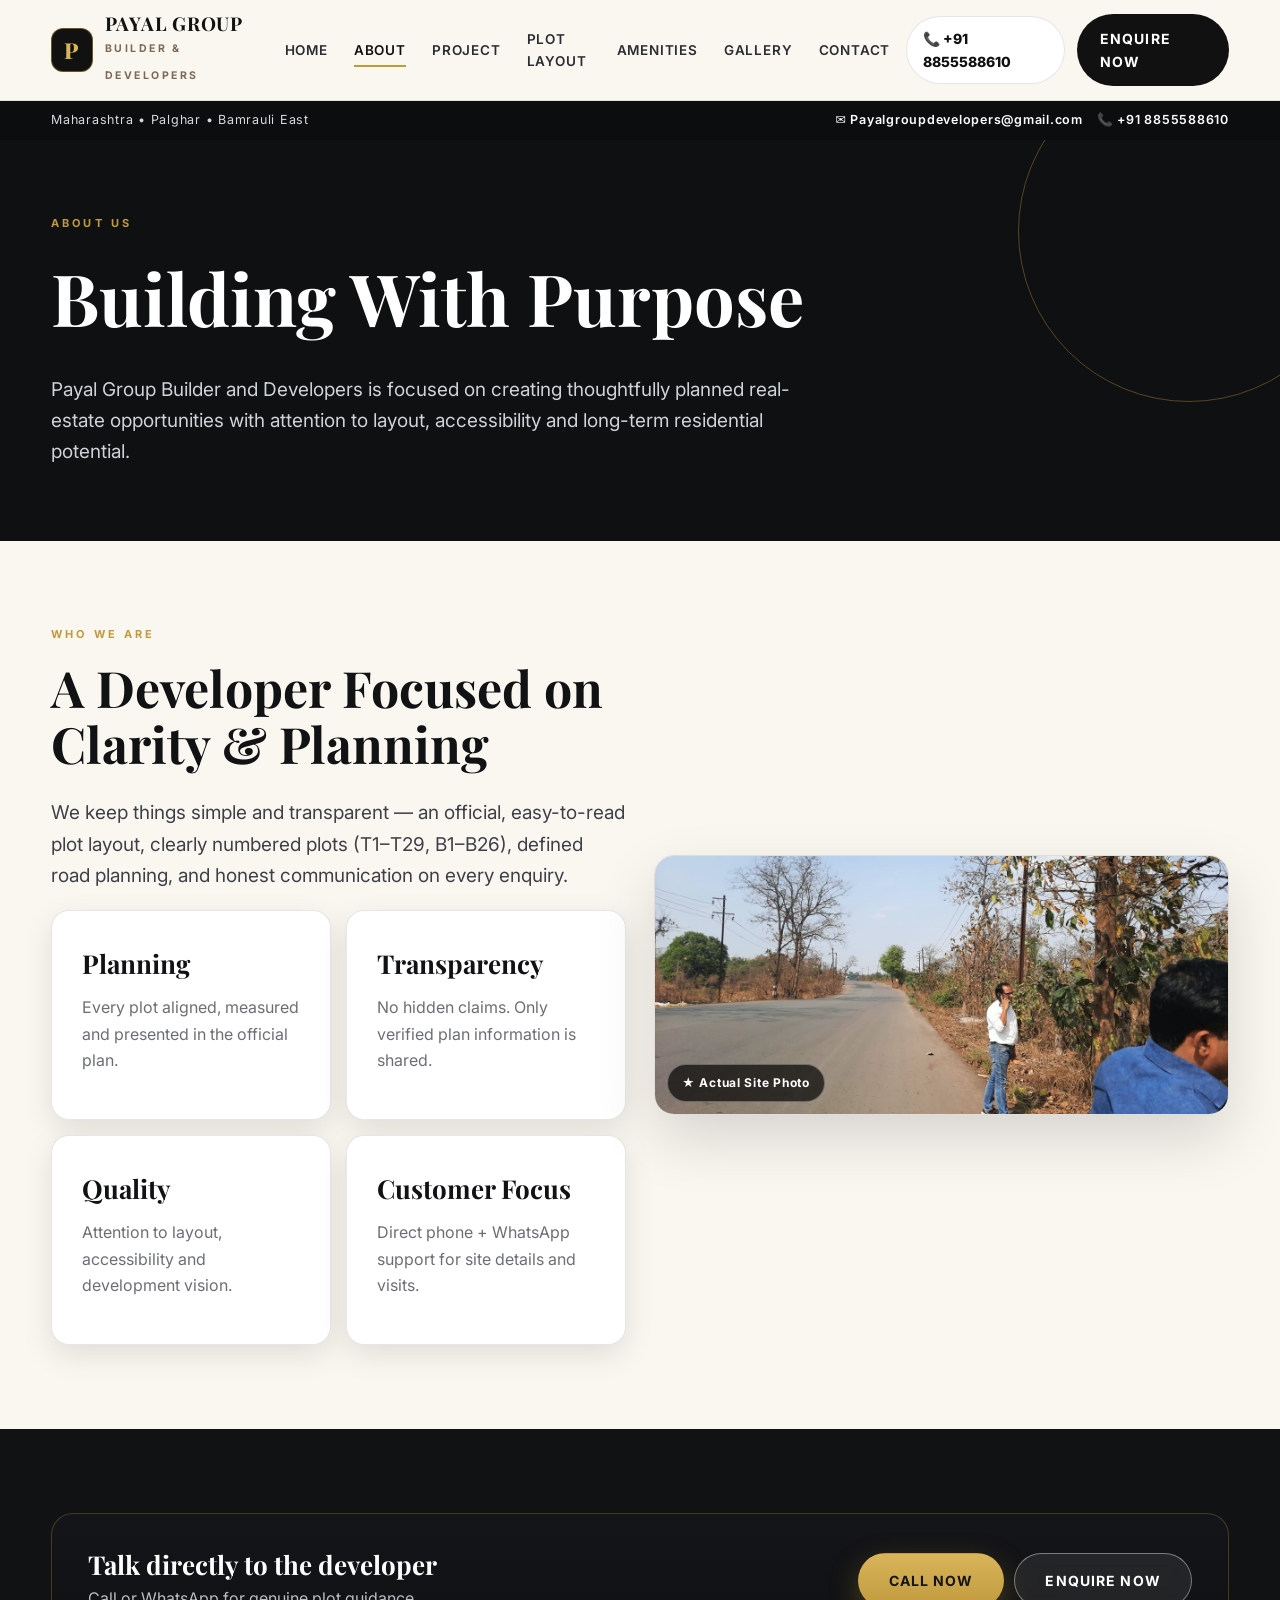
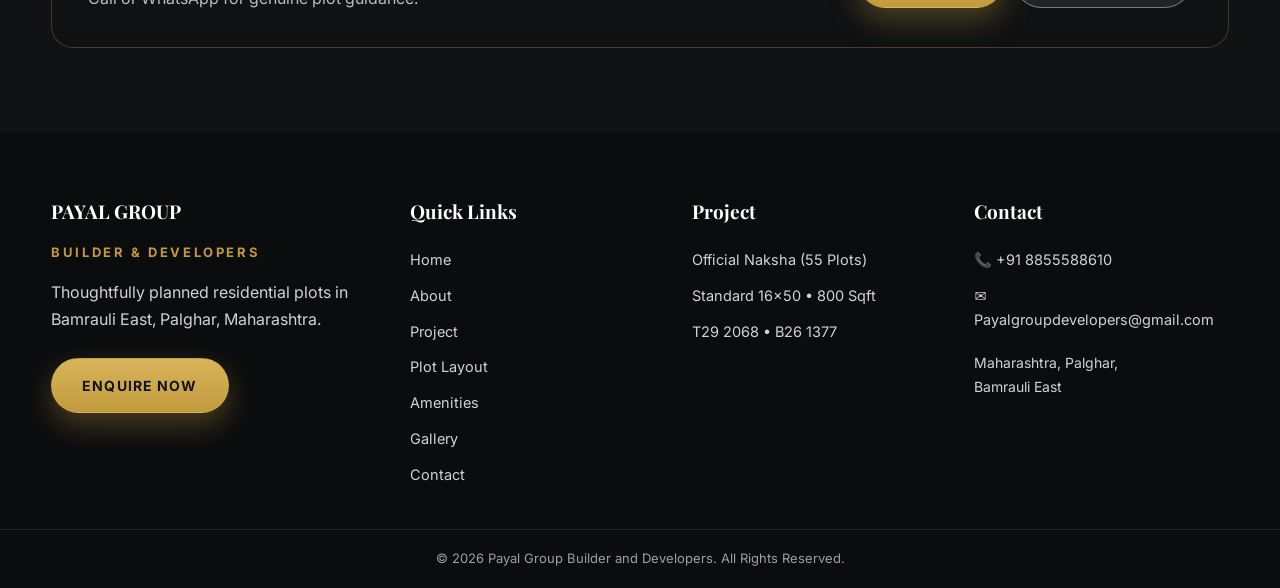
==== about.html @ 5e0423dc "Payal Group Builder and Developers website - initial release" ====
<!DOCTYPE html><html lang="en"><head>
<meta charset="UTF-8"><meta name="viewport" content="width=device-width, initial-scale=1.0">
<title>About Us | Payal Group Builder and Developers</title>
<meta name="description" content="Payal Group Builder and Developers is focused on thoughtfully planned real-estate opportunities in Palghar, Maharashtra.">
<link href="https://fonts.googleapis.com/css2?family=Playfair+Display:wght@500;600;700;800&family=Inter:wght@400;500;600;700;800&display=swap" rel="stylesheet">
<link rel="stylesheet" href="css/style.css"></head><body>
<div class="topbar"><div class="container"><span>Maharashtra • Palghar • Bamrauli East</span><span class="top-links"><a class="email-link" href="mailto:Payalgroupdevelopers@gmail.com">✉️ Payalgroupdevelopers@gmail.com</a><a href="tel:+918855588610">📞 +91 8855588610</a></span></div></div>
<header class="site"><div class="container nav">
<a class="brand" href="index.html"><span class="brand-mark">P</span><span><b>PAYAL GROUP</b><small>BUILDER & DEVELOPERS</small></span></a>
<nav class="links"><a href="index.html">Home</a><a href="about.html">About</a><a href="project.html">Project</a><a href="layout.html">Plot Layout</a><a href="amenities.html">Amenities</a><a href="gallery.html">Gallery</a><a href="contact.html">Contact</a></nav>
<div class="nav-cta"><a class="phone-pill" href="tel:+918855588610">📞 +91 8855588610</a><a class="btn btn-dark" href="enquire.html" style="padding:12px 22px">Enquire Now</a><button class="hamburger" id="hamburger" onclick="toggleMenu()">☰</button></div>
</div><div class="mobile-menu" id="mobileMenu"><div class="inner">
<a href="index.html">Home <span>→</span></a><a href="about.html">About <span>→</span></a><a href="project.html">Project <span>→</span></a><a href="layout.html">Plot Layout <span>→</span></a><a href="amenities.html">Amenities <span>→</span></a><a href="gallery.html">Gallery <span>→</span></a><a href="contact.html">Contact <span>→</span></a>
<div class="mcta"><a href="enquire.html" class="btn btn-gold" style="justify-content:center">Enquire Now</a><a href="tel:+918855588610" class="btn btn-outline" style="justify-content:center">Call Now</a></div>
</div></div></header>
<div class="page-hero"><div class="container"><div class="eyebrow">About Us</div><h1>Building With Purpose</h1><p class="lead" style="color:#cfd3d8">Payal Group Builder and Developers is focused on creating thoughtfully planned real-estate opportunities with attention to layout, accessibility and long-term residential potential.</p></div></div>
<section><div class="container grid2">
<div><div class="eyebrow reveal">Who We Are</div><h2 class="reveal">A Developer Focused on Clarity & Planning</h2><p class="lead reveal">We keep things simple and transparent — an official, easy-to-read plot layout, clearly numbered plots (T1–T29, B1–B26), defined road planning, and honest communication on every enquiry.</p><div class="grid2 reveal" style="gap:14px;margin-top:18px"><div class="card"><h3>Planning</h3><p class="muted">Every plot aligned, measured and presented in the official plan.</p></div><div class="card"><h3>Transparency</h3><p class="muted">No hidden claims. Only verified plan information is shared.</p></div><div class="card"><h3>Quality</h3><p class="muted">Attention to layout, accessibility and development vision.</p></div><div class="card"><h3>Customer Focus</h3><p class="muted">Direct phone + WhatsApp support for site details and visits.</p></div></div></div>
<div class="photo-frame reveal"><img src="assets/site-photo.jpg" alt="Actual site approach road — Bamrauli East, Palghar"><span class="photo-tag">★ Actual Site Photo</span></div>
</div></section>
<section class="dark"><div class="container"><div class="band reveal"><div><h3 style="margin:0">Talk directly to the developer</h3><p style="color:#b9bdc3;margin:6px 0 0">Call or WhatsApp for genuine plot guidance.</p></div><div style="display:flex;gap:10px;flex-wrap:wrap"><a class="btn btn-gold" href="tel:+918855588610">Call Now</a><a class="btn btn-outline" href="enquire.html">Enquire Now</a></div></div></div></section>
<footer><div class="fgrid"><div><h4>PAYAL GROUP</h4><p style="font-size:13px;letter-spacing:.2em;color:#C19A3D;font-weight:700">BUILDER & DEVELOPERS</p><p>Thoughtfully planned residential plots in Bamrauli East, Palghar, Maharashtra.</p><a class="btn btn-gold" href="enquire.html" style="margin-top:10px">Enquire Now</a></div><div><h4>Quick Links</h4><a href="index.html">Home</a><a href="about.html">About</a><a href="project.html">Project</a><a href="layout.html">Plot Layout</a><a href="amenities.html">Amenities</a><a href="gallery.html">Gallery</a><a href="contact.html">Contact</a></div><div><h4>Project</h4><a href="layout.html">Official Naksha (55 Plots)</a><a href="project.html">Standard 16×50 • 800 Sqft</a><a href="project.html">T29 2068 • B26 1377</a></div><div><h4>Contact</h4><a href="tel:+918855588610">📞 +91 8855588610</a><a href="mailto:Payalgroupdevelopers@gmail.com">✉️ Payalgroupdevelopers@gmail.com</a><p style="font-size:14px">Maharashtra, Palghar,<br>Bamrauli East</p></div></div><div class="copy">© 2026 Payal Group Builder and Developers. All Rights Reserved.</div></footer>
<div class="float-bar"><a class="float-call" href="tel:+918855588610">📞 Call Now</a><a class="float-wa" href="https://wa.me/918855588610" target="_blank">WhatsApp</a></div>
<script src="js/main.js"></script></body></html>
---- css/style.css ----
/* Payal Group Builder & Developers — Premium Theme */
:root{
  --charcoal:#111214; --charcoal2:#1a1c1f; --charcoal3:#232629;
  --warm:#FAF7F1; --warm2:#F1EAE0; --muted:#6b6f75;
  --gold:#C19A3D; --gold2:#D8B45A; --gold-soft:#f3e8cd;
  --earth:#7a6a55; --line:rgba(17,18,20,.1); --line-light:rgba(255,255,255,.14);
  --serif:"Playfair Display",Georgia,serif; --sans:"Inter",system-ui,-apple-system,Segoe UI,Roboto,Arial,sans-serif;
  --radius:18px; --shadow:0 24px 60px rgba(0,0,0,.14); --shadow-sm:0 10px 30px rgba(0,0,0,.1);
  --max:1200px;
}
*{box-sizing:border-box}
html{scroll-behavior:smooth}
html,body{overflow-x:clip}
@supports not (overflow:clip){html,body{overflow-x:hidden}}
body{margin:0;font-family:var(--sans);color:var(--charcoal);background:var(--warm);line-height:1.65;-webkit-font-smoothing:antialiased}
img{max-width:100%;display:block}
a{color:inherit}
.container{width:min(var(--max),92%);margin:0 auto}
section{padding:84px 0}
.eyebrow{letter-spacing:.28em;font-size:11px;font-weight:700;color:var(--gold);text-transform:uppercase}
h1,h2,h3{font-family:var(--serif);line-height:1.12;margin:.35em 0 .5em;font-weight:700}
h1{font-size:clamp(38px,6vw,72px)} h2{font-size:clamp(30px,4vw,50px)} h3{font-size:clamp(20px,2.4vw,26px)}
.lead{font-size:clamp(16px,1.6vw,19px);color:#3d4147;max-width:62ch}
.dark .lead{color:#cfd3d8}
.muted{color:var(--muted)} .dark .muted{color:#a9adb3}
.btn{display:inline-flex;align-items:center;justify-content:center;gap:10px;padding:15px 30px;border-radius:999px;font-weight:700;font-size:14px;letter-spacing:.08em;text-decoration:none;border:1px solid transparent;cursor:pointer;transition:.25s;text-transform:uppercase}
.btn-gold{background:linear-gradient(180deg,var(--gold2),var(--gold));color:#141414;box-shadow:0 12px 30px rgba(193,154,61,.35)}
.btn-gold:hover{transform:translateY(-2px);box-shadow:0 18px 40px rgba(193,154,61,.45)}
.btn-outline{border-color:rgba(255,255,255,.4);color:#fff;background:rgba(255,255,255,.08);backdrop-filter:blur(8px)}
.btn-outline:hover{background:#fff;color:#111}
.btn-dark{background:#111;color:#fff} .btn-dark:hover{background:#000;transform:translateY(-2px)}
.btn-light{background:#fff;color:#111} .btn-ghost{border-color:var(--line);color:#111;background:#fff}
.badge{display:inline-flex;align-items:center;gap:8px;padding:9px 16px;border-radius:999px;background:rgba(255,255,255,.12);border:1px solid rgba(255,255,255,.22);color:#fff;font-size:12.5px;letter-spacing:.12em;text-transform:uppercase;backdrop-filter:blur(10px)}
.badge.darkb{background:#111;color:#fff;border-color:#111}
/* Header */
.topbar{background:#0c0d0e;color:#d6d9dd;font-size:12.5px;letter-spacing:.06em}
.topbar .container{display:flex;justify-content:space-between;align-items:center;padding:9px 0;gap:12px}
.topbar a{text-decoration:none;color:#fff;font-weight:600}
.topbar .container{flex-wrap:wrap;row-gap:4px}
.top-links{display:flex;gap:14px;align-items:center;flex-wrap:wrap}
.email-link{overflow:hidden;text-overflow:ellipsis;white-space:nowrap;max-width:60vw}
.photo-frame{position:relative;border-radius:20px;overflow:hidden;box-shadow:var(--shadow);border:1px solid var(--line)}
.photo-frame img{width:100%;height:auto;object-fit:cover}
.photo-tag{position:absolute;left:12px;bottom:12px;background:rgba(0,0,0,.68);color:#fff;font-size:12px;font-weight:700;letter-spacing:.06em;padding:8px 14px;border-radius:999px;border:1px solid rgba(255,255,255,.3)}
.plan-img{width:100%;height:auto;border-radius:14px;border:1px solid rgba(255,255,255,.15);cursor:zoom-in}
header.site{position:fixed;top:0;left:0;right:0;z-index:90;background:rgba(250,247,241,.97);backdrop-filter:blur(14px);-webkit-backdrop-filter:blur(14px);border-bottom:1px solid var(--line)}
.nav{display:flex;align-items:center;justify-content:space-between;padding:14px 0;gap:16px}
.brand{text-decoration:none;display:flex;align-items:center;gap:12px}
.brand-mark{width:44px;height:44px;border-radius:12px;background:#111;color:var(--gold2);display:grid;place-items:center;font-family:var(--serif);font-weight:800;font-size:22px;border:1px solid rgba(193,154,61,.5)}
.brand b{font-family:var(--serif);font-size:19px;letter-spacing:.04em;display:block;line-height:1}
.brand small{font-size:10.5px;letter-spacing:.24em;color:var(--earth);font-weight:700}
.links{display:flex;gap:26px;align-items:center}
.links a{text-decoration:none;font-size:13.5px;font-weight:600;letter-spacing:.06em;color:#2a2d31;text-transform:uppercase;position:relative;padding:6px 0}
.links a.active,.links a:hover{color:#111}
.links a.active::after,.links a:hover::after{content:"";position:absolute;left:0;right:0;bottom:0;height:2px;background:var(--gold)}
.nav-cta{display:flex;align-items:center;gap:12px}
.phone-pill{display:flex;align-items:center;gap:8px;text-decoration:none;font-weight:800;font-size:14px;color:#111;border:1px solid var(--line);padding:10px 16px;border-radius:999px;background:#fff}
.hamburger{display:none;border:1px solid var(--line);background:#111;color:#fff;border-radius:12px;width:48px;height:48px;font-size:21px;cursor:pointer;line-height:1;transition:.25s;flex-shrink:0}
.hamburger:hover{background:var(--gold);border-color:var(--gold);color:#111}
.hamburger.open{background:var(--gold);border-color:var(--gold);color:#111}
/* mobile top dropdown — premium slide from top, upper-half cover */
header.site{transition:box-shadow .3s,background .3s}
header.site.scrolled{box-shadow:0 10px 30px rgba(0,0,0,.12);background:rgba(250,247,241,.97)}
header.site.scrolled .nav{padding:9px 0}
.nav{transition:padding .3s}
.mobile-menu{display:block;position:fixed;top:64px;left:0;right:0;z-index:89;overflow:hidden;max-height:0;opacity:0;transform:translateY(-10px);transition:max-height .45s cubic-bezier(.4,0,.2,1),opacity .3s,transform .4s cubic-bezier(.4,0,.2,1);background:#0f1012;color:#fff;border-top:1px solid transparent;visibility:hidden;border-radius:0 0 22px 22px}
.mobile-menu.open{max-height:calc(100dvh - 60px);max-height:calc(100svh - 60px);opacity:1;transform:translateY(0);visibility:visible;border-top-color:var(--line-light);box-shadow:0 30px 60px rgba(0,0,0,.45);overflow-y:auto;-webkit-overflow-scrolling:touch}
.mobile-menu .inner{padding:14px 4% 22px;display:grid;gap:4px}
.mobile-menu a{color:#fff;text-decoration:none;padding:14px 14px;min-height:48px;border-radius:12px;font-weight:600;letter-spacing:.05em;border-bottom:1px solid rgba(255,255,255,.08);display:flex;justify-content:space-between;align-items:center;font-size:15px}
.mobile-menu a:hover,.mobile-menu a.active{background:rgba(193,154,61,.16);color:var(--gold2)}
.mobile-menu .mcta{margin-top:12px;display:grid;grid-template-columns:1fr 1fr;gap:10px}
.mobile-menu .mcta .btn{padding:14px 10px;font-size:13px}
/* dynamic utilities */
#scrollProgress{position:fixed;top:0;left:0;height:3px;width:0;background:linear-gradient(90deg,var(--gold2),var(--gold));z-index:200;transition:width .1s linear}
#backTop{position:fixed;left:16px;bottom:16px;z-index:69;width:48px;height:48px;border-radius:50%;border:1px solid var(--line);background:#111;color:var(--gold2);font-size:20px;cursor:pointer;display:grid;place-items:center;opacity:0;pointer-events:none;transform:translateY(12px);transition:.3s;box-shadow:0 12px 28px rgba(0,0,0,.25)}
#backTop.show{opacity:1;pointer-events:auto;transform:none}
#backTop:hover{background:var(--gold);color:#111}
body.menu-open{overflow:hidden}
.hero-bg img{will-change:transform}
.reveal{transition-delay:var(--d,0s)}
.card{will-change:transform}
.card.tilting{transition:transform .15s ease-out,box-shadow .25s}
.marquee{overflow:hidden;white-space:nowrap;background:#0f1012;color:var(--gold2);border-top:1px solid rgba(193,154,61,.35);border-bottom:1px solid rgba(193,154,61,.35);padding:12px 0;font-size:13px;letter-spacing:.14em;font-weight:700}
.marquee span{display:inline-block;padding-left:100%;animation:mq 28s linear infinite}
@keyframes mq{to{transform:translateX(-100%)}}
.faq-item{border:1px solid var(--line);border-radius:14px;background:#fff;margin-bottom:12px;overflow:hidden}
.faq-q{width:100%;text-align:left;background:none;border:0;padding:16px 18px;font-weight:700;font-size:15px;cursor:pointer;display:flex;justify-content:space-between;gap:10px;align-items:center}
.faq-a{max-height:0;overflow:hidden;transition:max-height .35s ease;padding:0 18px;color:#555;font-size:14.5px}
.faq-item.open .faq-a{max-height:220px;padding-bottom:16px}
.lb-prev,.lb-next{position:absolute;top:50%;transform:translateY(-50%);background:#fff;border:0;border-radius:50%;width:48px;height:48px;font-size:20px;cursor:pointer;font-weight:800}
.lb-prev{left:18px}.lb-next{right:18px}
@media(max-width:640px){.lb-prev{left:8px}.lb-next{right:8px}#backTop{bottom:132px}}
/* Hero */
.hero{position:relative;min-height:92vh;display:flex;align-items:flex-end;color:#fff;padding:0;overflow:hidden;background:#0b0c0e}
.hero-bg{position:absolute;inset:0}
.hero-bg img{width:100%;height:100%;object-fit:cover;transform:scale(1.06);animation:heroZoom 18s ease-in-out infinite alternate}
@keyframes heroZoom{from{transform:scale(1.06)}to{transform:scale(1.14)}}
.hero-overlay{position:absolute;inset:0;background:linear-gradient(180deg,rgba(0,0,0,.45) 0%,rgba(0,0,0,.25) 35%,rgba(0,0,0,.78) 100%)}
.hero-content{position:relative;padding:70px 0 56px;width:min(var(--max),92%);margin:0 auto}
.hero h1 span{color:var(--gold2)}
.hero p.sub{font-family:var(--serif);font-style:italic;font-size:clamp(18px,2.4vw,26px);color:#f2e7c9;margin:10px 0}
.hero-actions{display:flex;gap:12px;flex-wrap:wrap;margin-top:22px}
.hero-meta{display:flex;gap:12px;flex-wrap:wrap;margin-top:18px;color:#e8e2d4;font-size:13px;letter-spacing:.06em}
.reveal{opacity:0;transform:translateY(26px);transition:opacity .8s ease,transform .8s ease}
.reveal.visible{opacity:1;transform:none}
/* Stats */
.stats{background:#0f1012;color:#fff;padding:34px 0;border-top:1px solid rgba(193,154,61,.35);border-bottom:1px solid rgba(193,154,61,.35)}
.stats-grid{display:grid;grid-template-columns:repeat(5,1fr);gap:1px;background:rgba(255,255,255,.1);border:1px solid rgba(255,255,255,.12);border-radius:16px;overflow:hidden}
.stat{background:#141518;padding:26px 18px;text-align:center}
.stat strong{font-family:var(--serif);font-size:clamp(26px,3vw,40px);color:var(--gold2);display:block}
.stat span{font-size:11.5px;letter-spacing:.18em;color:#b9bdc3;text-transform:uppercase;font-weight:700}
/* Cards */
.grid3{display:grid;grid-template-columns:repeat(3,1fr);gap:22px}
.grid4{display:grid;grid-template-columns:repeat(4,1fr);gap:20px}
.grid2{display:grid;grid-template-columns:1fr 1fr;gap:28px;align-items:center}
.card{background:#fff;border:1px solid var(--line);border-radius:var(--radius);padding:30px;box-shadow:var(--shadow-sm);transition:.25s}
.card:hover{transform:translateY(-6px);box-shadow:var(--shadow)}
.card .icon{width:52px;height:52px;border-radius:14px;background:#111;color:var(--gold2);display:grid;place-items:center;font-size:22px;margin-bottom:14px}
.card h3{margin:8px 0}
.dark{background:var(--charcoal);color:#f2f0ea}
.dark .card{background:#1b1d20;border-color:rgba(255,255,255,.1);color:#ece9e2;box-shadow:none}
/* Layout viewer */
.plan-frame{background:#0e0f11;border:1px solid rgba(193,154,61,.4);border-radius:22px;padding:18px;box-shadow:var(--shadow)}
.plan-toolbar{display:flex;gap:10px;flex-wrap:wrap;align-items:center;justify-content:space-between;margin-bottom:12px;color:#fff}
.plan-toolbar .tools{display:flex;gap:8px;flex-wrap:wrap}
.tbtn{background:#1e2023;color:#fff;border:1px solid rgba(255,255,255,.18);padding:10px 16px;border-radius:999px;font-weight:700;font-size:12.5px;letter-spacing:.06em;cursor:pointer}
.tbtn:hover{background:var(--gold);color:#111;border-color:var(--gold)}
.viewer{position:relative;background:#000;border-radius:14px;overflow:hidden;min-height:320px;display:grid;place-items:center;touch-action:none;cursor:grab}
.viewer img{width:100%;height:auto;max-width:100%;max-height:none;transform-origin:center center;user-select:none;-webkit-user-drag:none}
.viewer .hint{position:absolute;bottom:12px;left:50%;transform:translateX(-50%);background:rgba(0,0,0,.65);color:#fff;font-size:12px;padding:8px 14px;border-radius:999px;border:1px solid rgba(255,255,255,.2)}
.data-chips{display:flex;gap:10px;flex-wrap:wrap;margin-top:14px}
.chip{background:rgba(255,255,255,.08);border:1px solid rgba(255,255,255,.16);color:#fff;padding:10px 16px;border-radius:999px;font-size:13px}
.chip b{color:var(--gold2)}
.notice{background:#fff8e6;border:1px solid #e8d29a;color:#5a4a1e;padding:14px 16px;border-radius:14px;font-size:14px;margin-top:14px}
/* Table */
.table{width:100%;border-collapse:separate;border-spacing:0;overflow:hidden;border-radius:16px;border:1px solid var(--line);background:#fff}
.table th,.table td{padding:16px 18px;text-align:left;font-size:14.5px;border-bottom:1px solid var(--line)}
.table th{background:#111;color:var(--gold2);font-size:12px;letter-spacing:.14em;text-transform:uppercase}
.table tr:last-child td{border-bottom:0}
/* Gallery */
.ggrid{display:grid;grid-template-columns:repeat(3,1fr);gap:16px}
.gitem{position:relative;border-radius:16px;overflow:hidden;aspect-ratio:4/3;background:#ddd;cursor:zoom-in;border:1px solid var(--line)}
.gitem img{width:100%;height:100%;object-fit:cover;transition:.6s}
.gitem:hover img{transform:scale(1.07)}
.gitem span{position:absolute;left:12px;bottom:12px;background:rgba(0,0,0,.65);color:#fff;font-size:12px;padding:7px 12px;border-radius:999px;border:1px solid rgba(255,255,255,.25)}
/* Lightbox */
.lightbox{position:fixed;inset:0;background:rgba(0,0,0,.92);z-index:100;display:none;align-items:center;justify-content:center;padding:20px}
.lightbox.open{display:flex}
.lightbox img{max-width:min(1100px,94vw);max-height:86vh;border-radius:12px;box-shadow:0 30px 80px rgba(0,0,0,.5)}
.lb-close,.lb-zoom{position:absolute;background:#fff;border:0;border-radius:999px;width:46px;height:46px;font-size:18px;cursor:pointer;font-weight:800}
.lb-close{top:18px;right:18px} .lb-zoom{bottom:18px;right:18px}
/* Forms */
.form{background:#fff;border:1px solid var(--line);border-radius:20px;padding:30px;box-shadow:var(--shadow-sm)}
.form label{font-size:12px;font-weight:800;letter-spacing:.12em;text-transform:uppercase;color:#555;display:block;margin:14px 0 7px}
.form input,.form select,.form textarea{width:100%;padding:14px 15px;border-radius:12px;border:1.5px solid #ddd7cb;background:#fff;font-size:15px;font-family:var(--sans)}
.form input:focus,.form select:focus,.form textarea:focus{outline:none;border-color:var(--gold)}
.form textarea{min-height:120px;resize:vertical}
.form-row{display:grid;grid-template-columns:1fr 1fr;gap:14px}
/* Footer */
footer{background:#0b0c0e;color:#cfd3d8;padding:64px 0 0;margin-top:0}
.fgrid{display:grid;grid-template-columns:1.3fr 1fr 1fr 1fr;gap:28px;width:min(var(--max),92%);margin:0 auto}
footer h4{color:#fff;font-family:var(--serif);margin:0 0 14px;font-size:19px}
footer a{color:#cfd3d8;text-decoration:none;display:block;padding:6px 0;font-size:14.5px}
footer a:hover{color:var(--gold2)}
.copy{border-top:1px solid rgba(255,255,255,.1);margin-top:36px;padding:18px 0;text-align:center;font-size:13px;color:#9aa0a7}
/* Floating */
.float-bar{position:fixed;bottom:14px;left:50%;transform:translateX(-50%);z-index:70;display:none;gap:10px;width:min(480px,94vw)}
.float-bar a{flex:1;text-align:center;text-decoration:none;font-weight:800;padding:14px;border-radius:999px;font-size:14px;letter-spacing:.04em}
.float-call{background:#fff;color:#111;border:1px solid #ddd}
.float-wa{background:#1faa55;color:#fff;box-shadow:0 14px 30px rgba(0,0,0,.25)}
.side-wa{position:fixed;right:16px;bottom:16px;z-index:70;width:58px;height:58px;border-radius:50%;background:#1faa55;display:grid;place-items:center;color:#fff;font-size:26px;text-decoration:none;box-shadow:0 14px 30px rgba(0,0,0,.3)}
.page-hero{background:#0f1012;color:#fff;padding:74px 0 54px;position:relative;overflow:hidden}
.page-hero::after{content:"";position:absolute;right:-80px;top:-80px;width:340px;height:340px;border:1px solid rgba(193,154,61,.4);border-radius:50%}
.band{background:linear-gradient(180deg,#141518,#0f1012);color:#fff;border:1px solid rgba(193,154,61,.3);border-radius:22px;padding:36px;display:flex;justify-content:space-between;gap:20px;align-items:center;flex-wrap:wrap}
.kv{display:grid;grid-template-columns:180px 1fr;gap:10px;padding:12px 0;border-bottom:1px dashed var(--line);font-size:15px}
@media(max-width:980px){
  .links,.nav-cta .phone-pill,.nav-cta .btn{display:none}
  .hamburger{display:grid;place-items:center}
  .nav{padding:10px 0;gap:10px}
  .brand-mark{width:38px;height:38px;font-size:19px;border-radius:10px}
  .brand b{font-size:16px}
  .brand small{font-size:9px;letter-spacing:.18em}
  .topbar{font-size:11.5px}
  .topbar .container{padding:7px 0}
  .grid3,.grid4,.grid2,.fgrid{grid-template-columns:1fr 1fr}
  .stats-grid{grid-template-columns:repeat(2,1fr)}
  .stat:last-child{grid-column:span 2}
  .ggrid{grid-template-columns:1fr 1fr}
  section{padding:60px 0}
}
@media(max-width:640px){
  .topbar .container{font-size:11px}
  .email-link{max-width:54vw}
  .grid3,.grid4,.grid2,.fgrid,.form-row{grid-template-columns:1fr}
  .ggrid{grid-template-columns:1fr}
  .stats-grid{grid-template-columns:1fr 1fr}
  .stat{padding:18px 10px}
  .float-bar{display:flex}
  .side-wa{bottom:76px}
  .hero{min-height:88vh}
  .hero-content{padding:56px 0 100px}
  .hero-actions .btn{flex:1;min-height:52px;font-size:13px;padding:14px 12px}
  .plan-toolbar{flex-direction:column;align-items:flex-start}
  .plan-frame{padding:12px;border-radius:16px}
  .viewer{min-height:260px}
  .btn{min-height:48px}
  .form{padding:22px 18px}
  .kv{grid-template-columns:1fr;gap:2px}
  .fgrid{gap:20px}
}
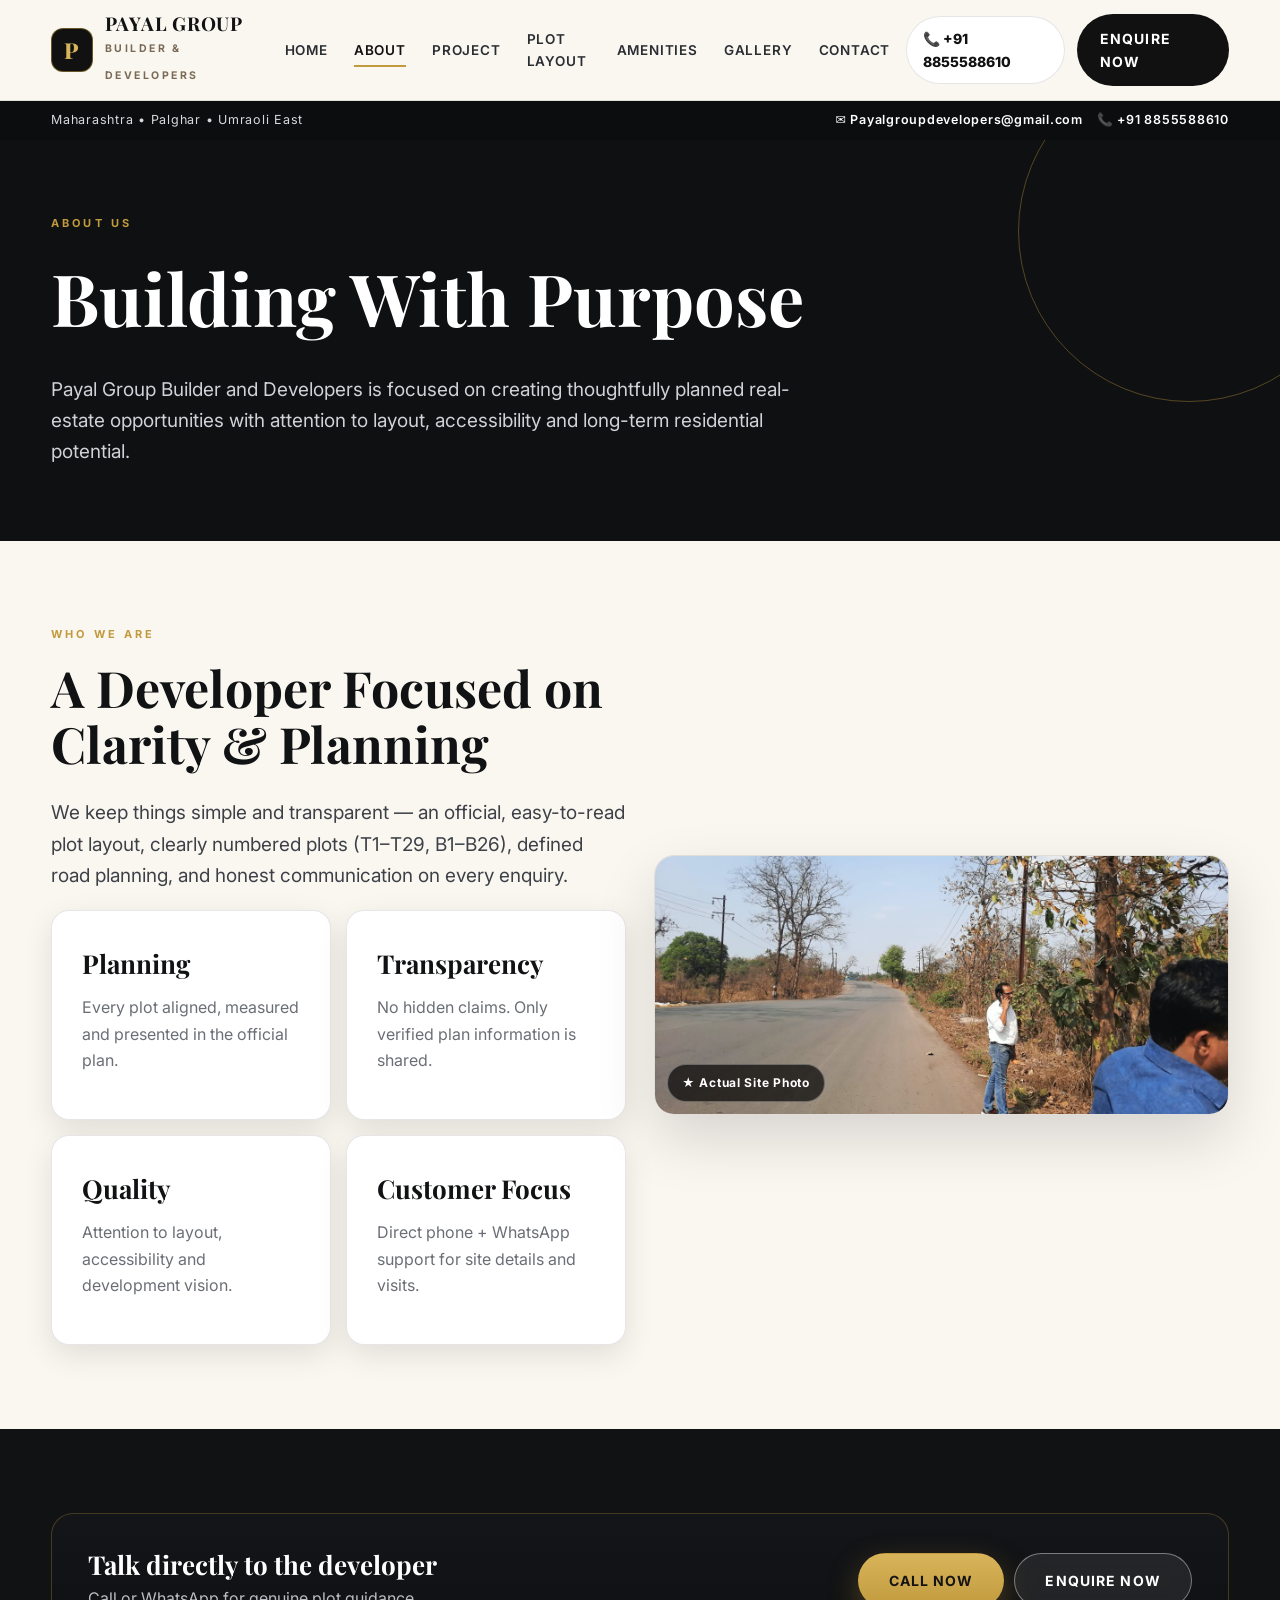
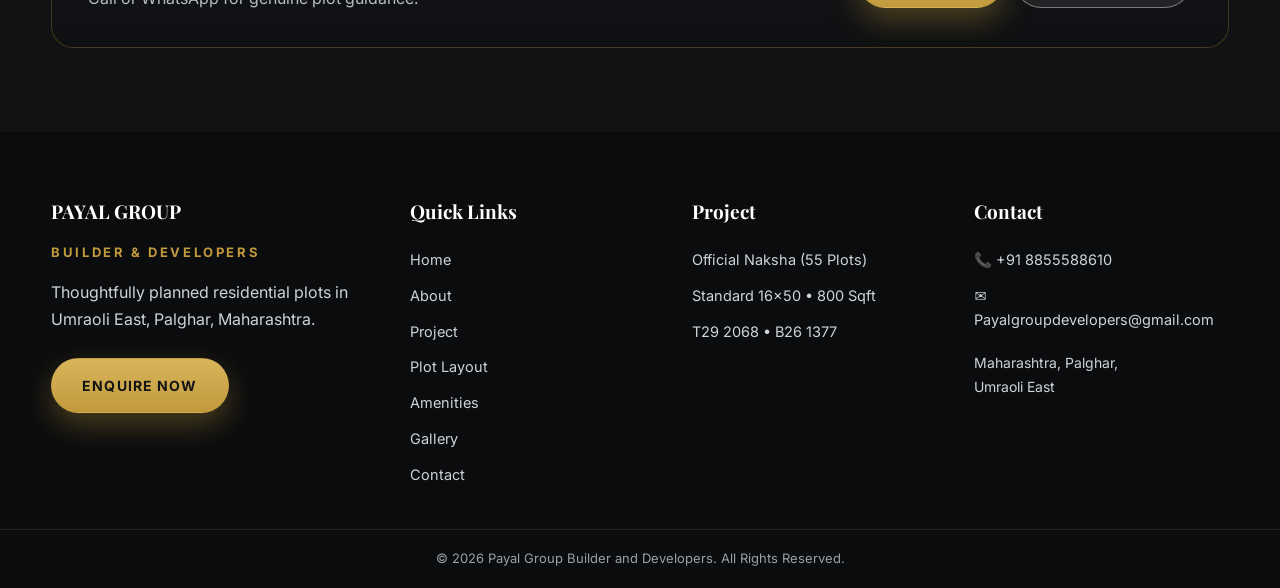
==== commit 73511aaa: "Rename location Bamrauli to Umraoli across site" ====
--- a/about.html
+++ b/about.html
@@ -4,7 +4,7 @@
 <meta name="description" content="Payal Group Builder and Developers is focused on thoughtfully planned real-estate opportunities in Palghar, Maharashtra.">
 <link href="https://fonts.googleapis.com/css2?family=Playfair+Display:wght@500;600;700;800&family=Inter:wght@400;500;600;700;800&display=swap" rel="stylesheet">
 <link rel="stylesheet" href="css/style.css"></head><body>
-<div class="topbar"><div class="container"><span>Maharashtra • Palghar • Bamrauli East</span><span class="top-links"><a class="email-link" href="mailto:Payalgroupdevelopers@gmail.com">✉️ Payalgroupdevelopers@gmail.com</a><a href="tel:+918855588610">📞 +91 8855588610</a></span></div></div>
+<div class="topbar"><div class="container"><span>Maharashtra • Palghar • Umraoli East</span><span class="top-links"><a class="email-link" href="mailto:Payalgroupdevelopers@gmail.com">✉️ Payalgroupdevelopers@gmail.com</a><a href="tel:+918855588610">📞 +91 8855588610</a></span></div></div>
 <header class="site"><div class="container nav">
 <a class="brand" href="index.html"><span class="brand-mark">P</span><span><b>PAYAL GROUP</b><small>BUILDER & DEVELOPERS</small></span></a>
 <nav class="links"><a href="index.html">Home</a><a href="about.html">About</a><a href="project.html">Project</a><a href="layout.html">Plot Layout</a><a href="amenities.html">Amenities</a><a href="gallery.html">Gallery</a><a href="contact.html">Contact</a></nav>
@@ -16,9 +16,9 @@
 <div class="page-hero"><div class="container"><div class="eyebrow">About Us</div><h1>Building With Purpose</h1><p class="lead" style="color:#cfd3d8">Payal Group Builder and Developers is focused on creating thoughtfully planned real-estate opportunities with attention to layout, accessibility and long-term residential potential.</p></div></div>
 <section><div class="container grid2">
 <div><div class="eyebrow reveal">Who We Are</div><h2 class="reveal">A Developer Focused on Clarity & Planning</h2><p class="lead reveal">We keep things simple and transparent — an official, easy-to-read plot layout, clearly numbered plots (T1–T29, B1–B26), defined road planning, and honest communication on every enquiry.</p><div class="grid2 reveal" style="gap:14px;margin-top:18px"><div class="card"><h3>Planning</h3><p class="muted">Every plot aligned, measured and presented in the official plan.</p></div><div class="card"><h3>Transparency</h3><p class="muted">No hidden claims. Only verified plan information is shared.</p></div><div class="card"><h3>Quality</h3><p class="muted">Attention to layout, accessibility and development vision.</p></div><div class="card"><h3>Customer Focus</h3><p class="muted">Direct phone + WhatsApp support for site details and visits.</p></div></div></div>
-<div class="photo-frame reveal"><img src="assets/site-photo.jpg" alt="Actual site approach road — Bamrauli East, Palghar"><span class="photo-tag">★ Actual Site Photo</span></div>
+<div class="photo-frame reveal"><img src="assets/site-photo.jpg" alt="Actual site approach road — Umraoli East, Palghar"><span class="photo-tag">★ Actual Site Photo</span></div>
 </div></section>
 <section class="dark"><div class="container"><div class="band reveal"><div><h3 style="margin:0">Talk directly to the developer</h3><p style="color:#b9bdc3;margin:6px 0 0">Call or WhatsApp for genuine plot guidance.</p></div><div style="display:flex;gap:10px;flex-wrap:wrap"><a class="btn btn-gold" href="tel:+918855588610">Call Now</a><a class="btn btn-outline" href="enquire.html">Enquire Now</a></div></div></div></section>
-<footer><div class="fgrid"><div><h4>PAYAL GROUP</h4><p style="font-size:13px;letter-spacing:.2em;color:#C19A3D;font-weight:700">BUILDER & DEVELOPERS</p><p>Thoughtfully planned residential plots in Bamrauli East, Palghar, Maharashtra.</p><a class="btn btn-gold" href="enquire.html" style="margin-top:10px">Enquire Now</a></div><div><h4>Quick Links</h4><a href="index.html">Home</a><a href="about.html">About</a><a href="project.html">Project</a><a href="layout.html">Plot Layout</a><a href="amenities.html">Amenities</a><a href="gallery.html">Gallery</a><a href="contact.html">Contact</a></div><div><h4>Project</h4><a href="layout.html">Official Naksha (55 Plots)</a><a href="project.html">Standard 16×50 • 800 Sqft</a><a href="project.html">T29 2068 • B26 1377</a></div><div><h4>Contact</h4><a href="tel:+918855588610">📞 +91 8855588610</a><a href="mailto:Payalgroupdevelopers@gmail.com">✉️ Payalgroupdevelopers@gmail.com</a><p style="font-size:14px">Maharashtra, Palghar,<br>Bamrauli East</p></div></div><div class="copy">© 2026 Payal Group Builder and Developers. All Rights Reserved.</div></footer>
+<footer><div class="fgrid"><div><h4>PAYAL GROUP</h4><p style="font-size:13px;letter-spacing:.2em;color:#C19A3D;font-weight:700">BUILDER & DEVELOPERS</p><p>Thoughtfully planned residential plots in Umraoli East, Palghar, Maharashtra.</p><a class="btn btn-gold" href="enquire.html" style="margin-top:10px">Enquire Now</a></div><div><h4>Quick Links</h4><a href="index.html">Home</a><a href="about.html">About</a><a href="project.html">Project</a><a href="layout.html">Plot Layout</a><a href="amenities.html">Amenities</a><a href="gallery.html">Gallery</a><a href="contact.html">Contact</a></div><div><h4>Project</h4><a href="layout.html">Official Naksha (55 Plots)</a><a href="project.html">Standard 16×50 • 800 Sqft</a><a href="project.html">T29 2068 • B26 1377</a></div><div><h4>Contact</h4><a href="tel:+918855588610">📞 +91 8855588610</a><a href="mailto:Payalgroupdevelopers@gmail.com">✉️ Payalgroupdevelopers@gmail.com</a><p style="font-size:14px">Maharashtra, Palghar,<br>Umraoli East</p></div></div><div class="copy">© 2026 Payal Group Builder and Developers. All Rights Reserved.</div></footer>
 <div class="float-bar"><a class="float-call" href="tel:+918855588610">📞 Call Now</a><a class="float-wa" href="https://wa.me/918855588610" target="_blank">WhatsApp</a></div>
 <script src="js/main.js"></script></body></html>
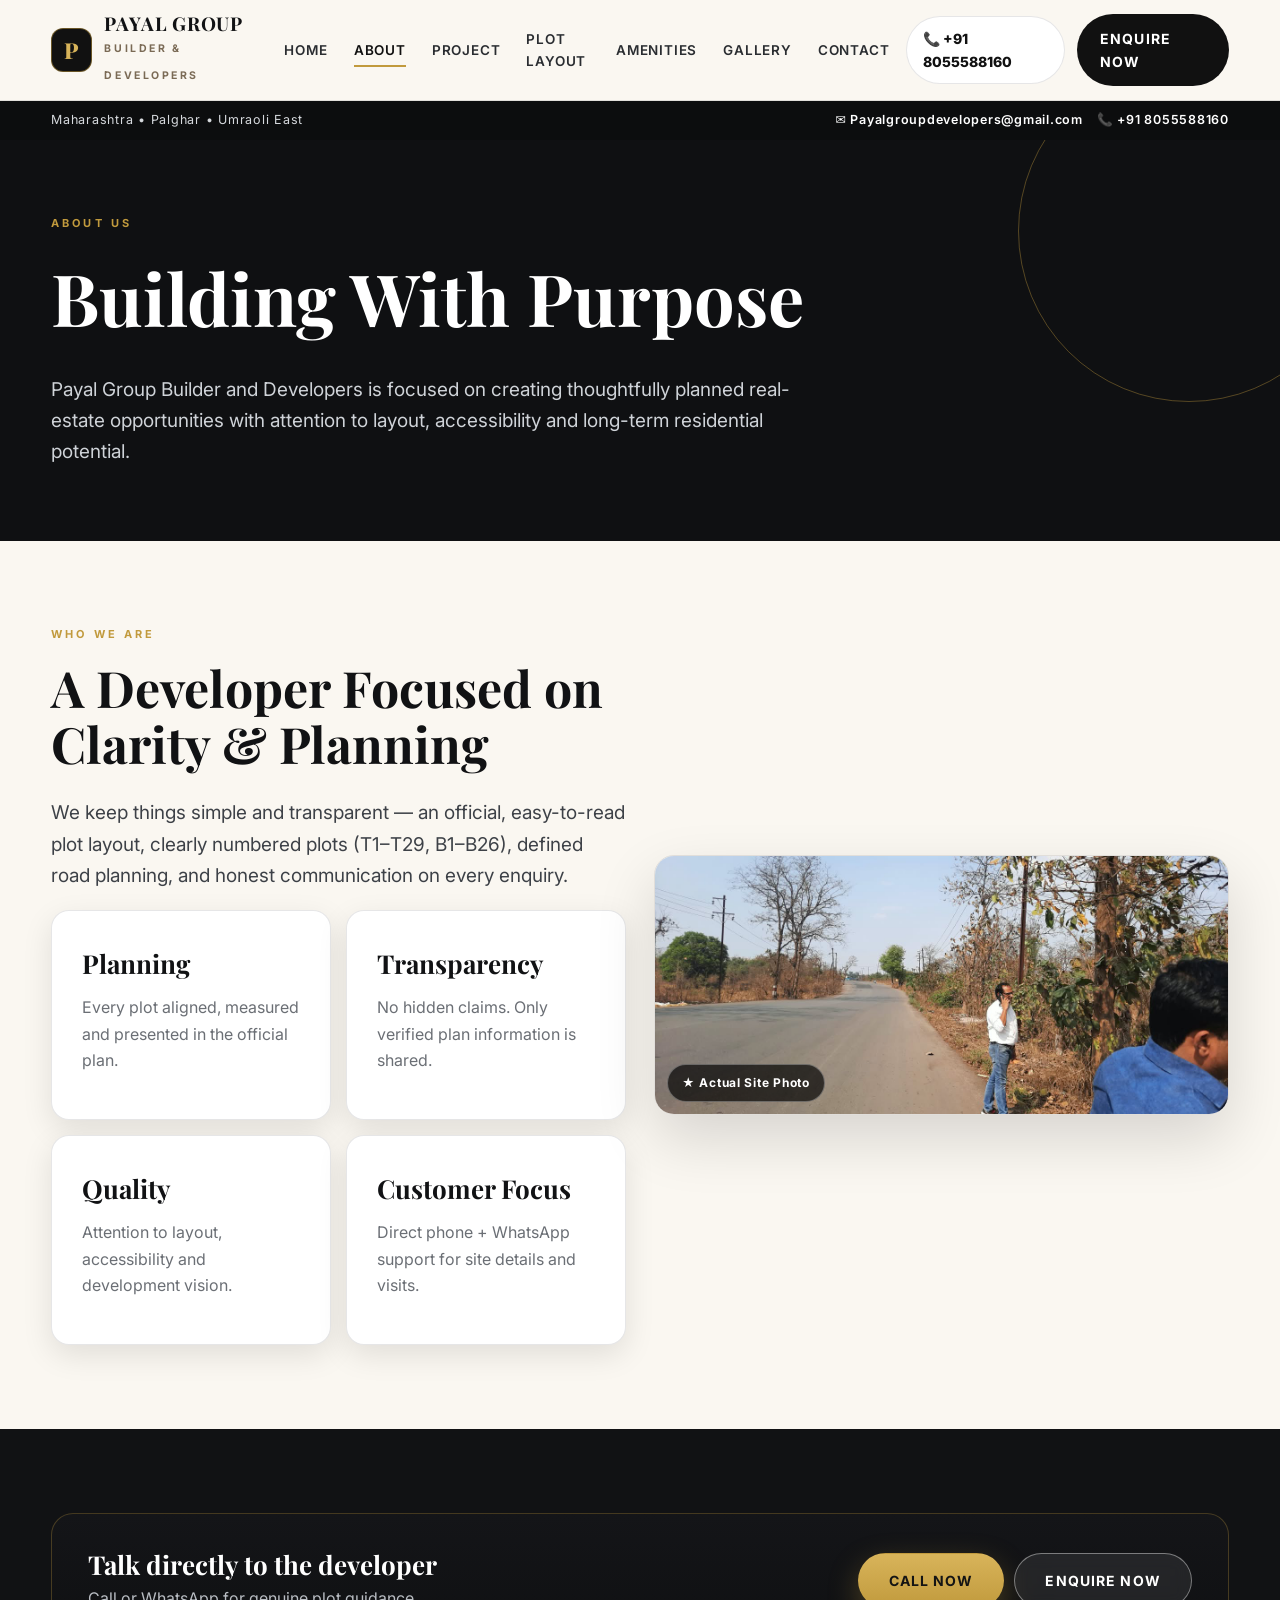
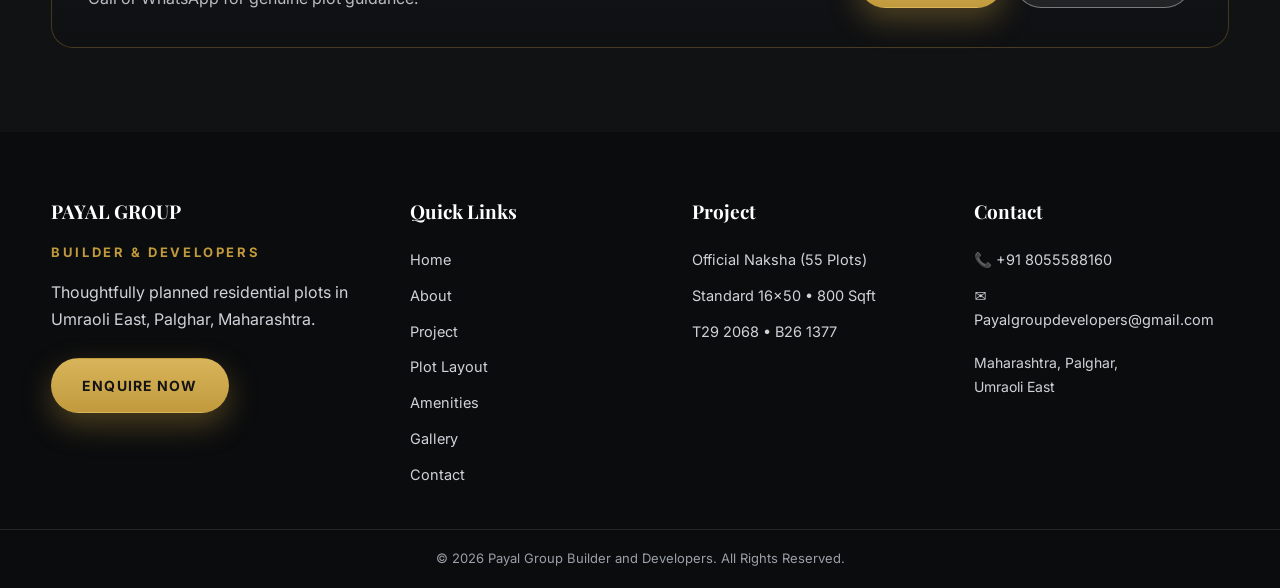
==== commit 8ae89816: "Update phone number to +91 8055588160" ====
--- a/about.html
+++ b/about.html
@@ -4,21 +4,21 @@
 <meta name="description" content="Payal Group Builder and Developers is focused on thoughtfully planned real-estate opportunities in Palghar, Maharashtra.">
 <link href="https://fonts.googleapis.com/css2?family=Playfair+Display:wght@500;600;700;800&family=Inter:wght@400;500;600;700;800&display=swap" rel="stylesheet">
 <link rel="stylesheet" href="css/style.css"></head><body>
-<div class="topbar"><div class="container"><span>Maharashtra • Palghar • Umraoli East</span><span class="top-links"><a class="email-link" href="mailto:Payalgroupdevelopers@gmail.com">✉️ Payalgroupdevelopers@gmail.com</a><a href="tel:+918855588610">📞 +91 8855588610</a></span></div></div>
+<div class="topbar"><div class="container"><span>Maharashtra • Palghar • Umraoli East</span><span class="top-links"><a class="email-link" href="mailto:Payalgroupdevelopers@gmail.com">✉️ Payalgroupdevelopers@gmail.com</a><a href="tel:+91805558160">📞 +91 8055588160</a></span></div></div>
 <header class="site"><div class="container nav">
 <a class="brand" href="index.html"><span class="brand-mark">P</span><span><b>PAYAL GROUP</b><small>BUILDER & DEVELOPERS</small></span></a>
 <nav class="links"><a href="index.html">Home</a><a href="about.html">About</a><a href="project.html">Project</a><a href="layout.html">Plot Layout</a><a href="amenities.html">Amenities</a><a href="gallery.html">Gallery</a><a href="contact.html">Contact</a></nav>
-<div class="nav-cta"><a class="phone-pill" href="tel:+918855588610">📞 +91 8855588610</a><a class="btn btn-dark" href="enquire.html" style="padding:12px 22px">Enquire Now</a><button class="hamburger" id="hamburger" onclick="toggleMenu()">☰</button></div>
+<div class="nav-cta"><a class="phone-pill" href="tel:+91805558160">📞 +91 8055588160</a><a class="btn btn-dark" href="enquire.html" style="padding:12px 22px">Enquire Now</a><button class="hamburger" id="hamburger" onclick="toggleMenu()">☰</button></div>
 </div><div class="mobile-menu" id="mobileMenu"><div class="inner">
 <a href="index.html">Home <span>→</span></a><a href="about.html">About <span>→</span></a><a href="project.html">Project <span>→</span></a><a href="layout.html">Plot Layout <span>→</span></a><a href="amenities.html">Amenities <span>→</span></a><a href="gallery.html">Gallery <span>→</span></a><a href="contact.html">Contact <span>→</span></a>
-<div class="mcta"><a href="enquire.html" class="btn btn-gold" style="justify-content:center">Enquire Now</a><a href="tel:+918855588610" class="btn btn-outline" style="justify-content:center">Call Now</a></div>
+<div class="mcta"><a href="enquire.html" class="btn btn-gold" style="justify-content:center">Enquire Now</a><a href="tel:+91805558160" class="btn btn-outline" style="justify-content:center">Call Now</a></div>
 </div></div></header>
 <div class="page-hero"><div class="container"><div class="eyebrow">About Us</div><h1>Building With Purpose</h1><p class="lead" style="color:#cfd3d8">Payal Group Builder and Developers is focused on creating thoughtfully planned real-estate opportunities with attention to layout, accessibility and long-term residential potential.</p></div></div>
 <section><div class="container grid2">
 <div><div class="eyebrow reveal">Who We Are</div><h2 class="reveal">A Developer Focused on Clarity & Planning</h2><p class="lead reveal">We keep things simple and transparent — an official, easy-to-read plot layout, clearly numbered plots (T1–T29, B1–B26), defined road planning, and honest communication on every enquiry.</p><div class="grid2 reveal" style="gap:14px;margin-top:18px"><div class="card"><h3>Planning</h3><p class="muted">Every plot aligned, measured and presented in the official plan.</p></div><div class="card"><h3>Transparency</h3><p class="muted">No hidden claims. Only verified plan information is shared.</p></div><div class="card"><h3>Quality</h3><p class="muted">Attention to layout, accessibility and development vision.</p></div><div class="card"><h3>Customer Focus</h3><p class="muted">Direct phone + WhatsApp support for site details and visits.</p></div></div></div>
 <div class="photo-frame reveal"><img src="assets/site-photo.jpg" alt="Actual site approach road — Umraoli East, Palghar"><span class="photo-tag">★ Actual Site Photo</span></div>
 </div></section>
-<section class="dark"><div class="container"><div class="band reveal"><div><h3 style="margin:0">Talk directly to the developer</h3><p style="color:#b9bdc3;margin:6px 0 0">Call or WhatsApp for genuine plot guidance.</p></div><div style="display:flex;gap:10px;flex-wrap:wrap"><a class="btn btn-gold" href="tel:+918855588610">Call Now</a><a class="btn btn-outline" href="enquire.html">Enquire Now</a></div></div></div></section>
-<footer><div class="fgrid"><div><h4>PAYAL GROUP</h4><p style="font-size:13px;letter-spacing:.2em;color:#C19A3D;font-weight:700">BUILDER & DEVELOPERS</p><p>Thoughtfully planned residential plots in Umraoli East, Palghar, Maharashtra.</p><a class="btn btn-gold" href="enquire.html" style="margin-top:10px">Enquire Now</a></div><div><h4>Quick Links</h4><a href="index.html">Home</a><a href="about.html">About</a><a href="project.html">Project</a><a href="layout.html">Plot Layout</a><a href="amenities.html">Amenities</a><a href="gallery.html">Gallery</a><a href="contact.html">Contact</a></div><div><h4>Project</h4><a href="layout.html">Official Naksha (55 Plots)</a><a href="project.html">Standard 16×50 • 800 Sqft</a><a href="project.html">T29 2068 • B26 1377</a></div><div><h4>Contact</h4><a href="tel:+918855588610">📞 +91 8855588610</a><a href="mailto:Payalgroupdevelopers@gmail.com">✉️ Payalgroupdevelopers@gmail.com</a><p style="font-size:14px">Maharashtra, Palghar,<br>Umraoli East</p></div></div><div class="copy">© 2026 Payal Group Builder and Developers. All Rights Reserved.</div></footer>
-<div class="float-bar"><a class="float-call" href="tel:+918855588610">📞 Call Now</a><a class="float-wa" href="https://wa.me/918855588610" target="_blank">WhatsApp</a></div>
+<section class="dark"><div class="container"><div class="band reveal"><div><h3 style="margin:0">Talk directly to the developer</h3><p style="color:#b9bdc3;margin:6px 0 0">Call or WhatsApp for genuine plot guidance.</p></div><div style="display:flex;gap:10px;flex-wrap:wrap"><a class="btn btn-gold" href="tel:+91805558160">Call Now</a><a class="btn btn-outline" href="enquire.html">Enquire Now</a></div></div></div></section>
+<footer><div class="fgrid"><div><h4>PAYAL GROUP</h4><p style="font-size:13px;letter-spacing:.2em;color:#C19A3D;font-weight:700">BUILDER & DEVELOPERS</p><p>Thoughtfully planned residential plots in Umraoli East, Palghar, Maharashtra.</p><a class="btn btn-gold" href="enquire.html" style="margin-top:10px">Enquire Now</a></div><div><h4>Quick Links</h4><a href="index.html">Home</a><a href="about.html">About</a><a href="project.html">Project</a><a href="layout.html">Plot Layout</a><a href="amenities.html">Amenities</a><a href="gallery.html">Gallery</a><a href="contact.html">Contact</a></div><div><h4>Project</h4><a href="layout.html">Official Naksha (55 Plots)</a><a href="project.html">Standard 16×50 • 800 Sqft</a><a href="project.html">T29 2068 • B26 1377</a></div><div><h4>Contact</h4><a href="tel:+91805558160">📞 +91 8055588160</a><a href="mailto:Payalgroupdevelopers@gmail.com">✉️ Payalgroupdevelopers@gmail.com</a><p style="font-size:14px">Maharashtra, Palghar,<br>Umraoli East</p></div></div><div class="copy">© 2026 Payal Group Builder and Developers. All Rights Reserved.</div></footer>
+<div class="float-bar"><a class="float-call" href="tel:+91805558160">📞 Call Now</a><a class="float-wa" href="https://wa.me/91805558160" target="_blank">WhatsApp</a></div>
 <script src="js/main.js"></script></body></html>
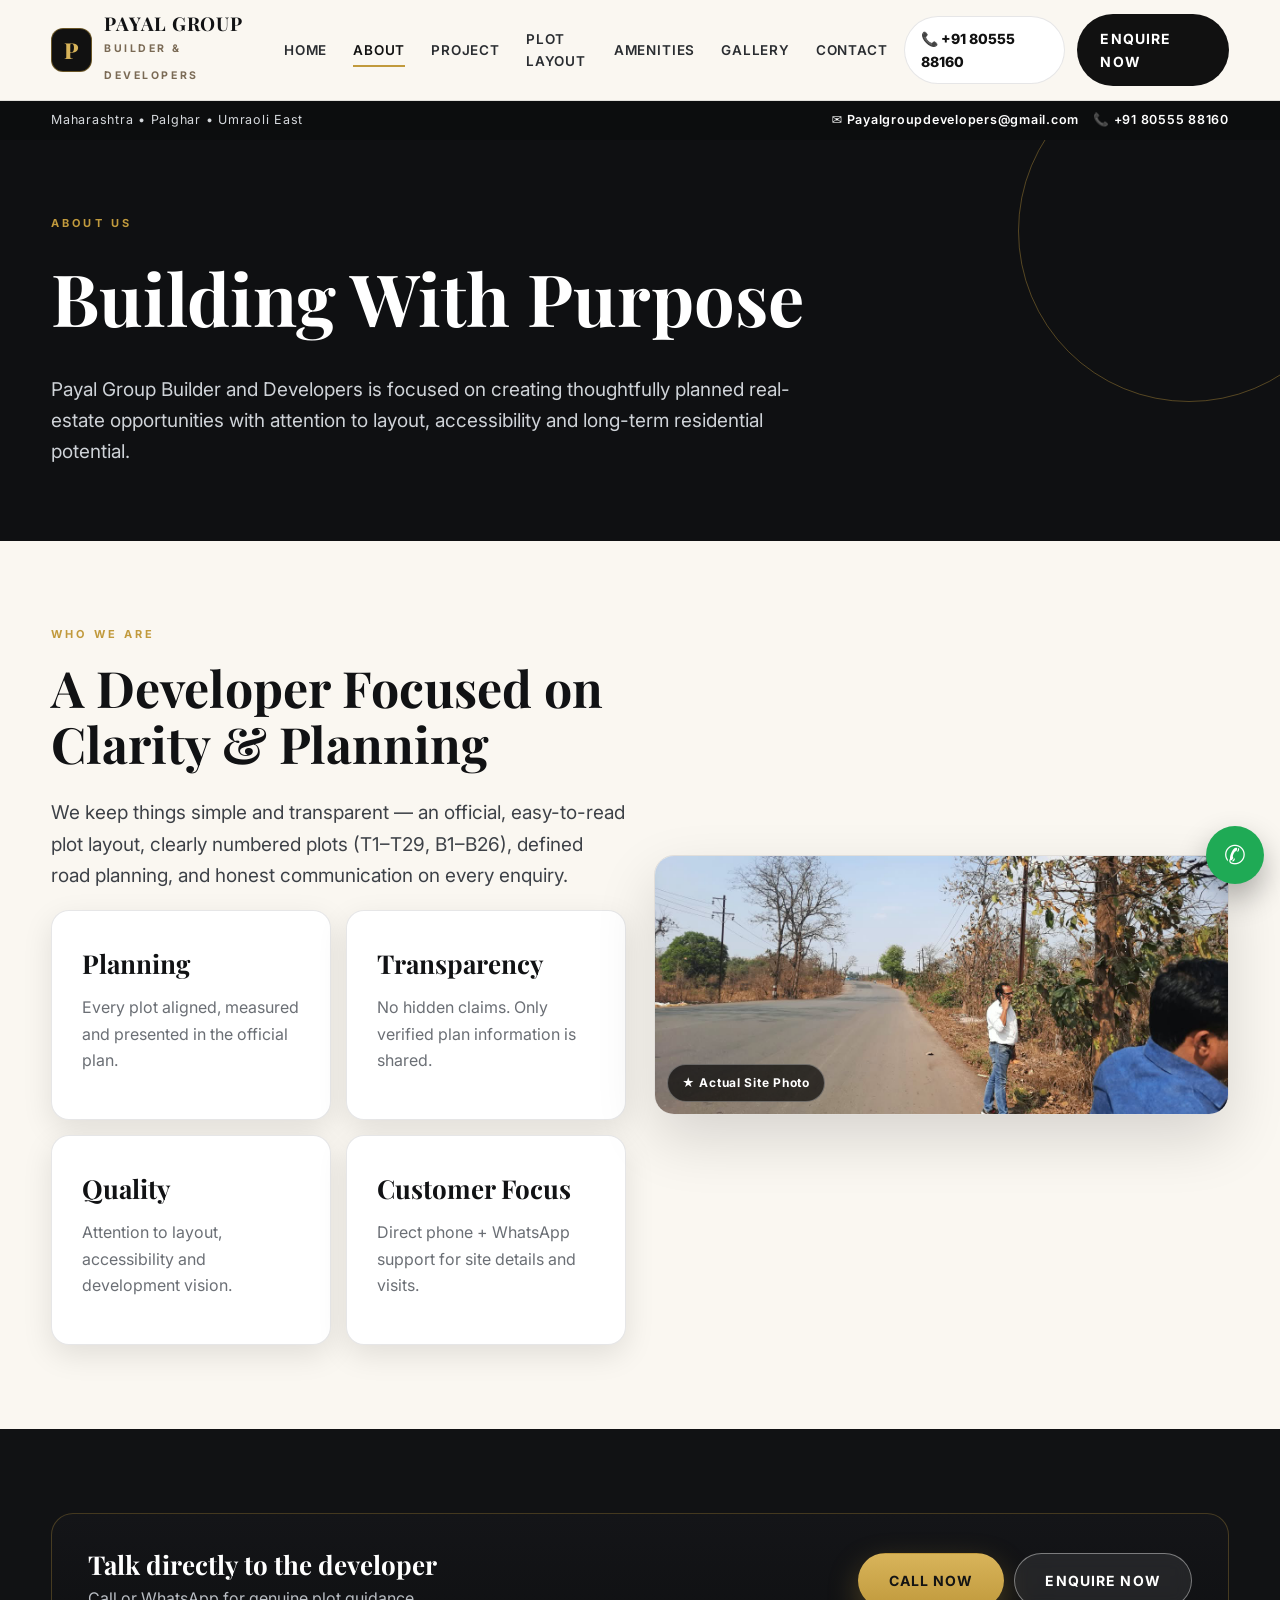
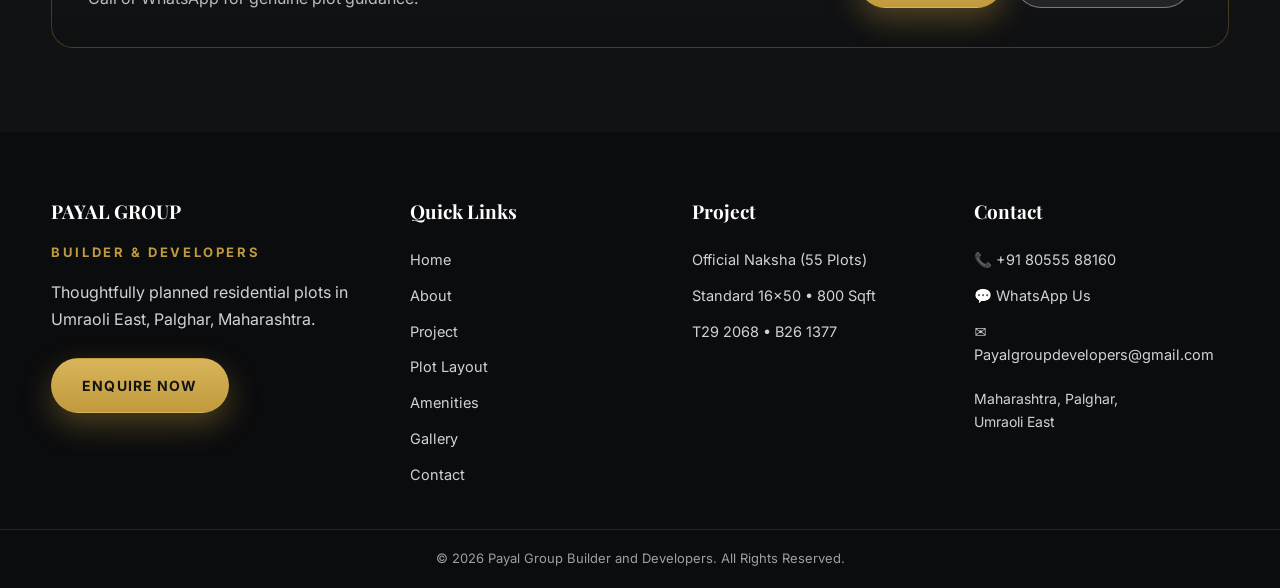
==== commit 9a7efc19: "Update contact number to +91 80555 88160, fix WhatsApp links to 12-digit format" ====
--- a/about.html
+++ b/about.html
@@ -4,21 +4,22 @@
 <meta name="description" content="Payal Group Builder and Developers is focused on thoughtfully planned real-estate opportunities in Palghar, Maharashtra.">
 <link href="https://fonts.googleapis.com/css2?family=Playfair+Display:wght@500;600;700;800&family=Inter:wght@400;500;600;700;800&display=swap" rel="stylesheet">
 <link rel="stylesheet" href="css/style.css"></head><body>
-<div class="topbar"><div class="container"><span>Maharashtra • Palghar • Umraoli East</span><span class="top-links"><a class="email-link" href="mailto:Payalgroupdevelopers@gmail.com">✉️ Payalgroupdevelopers@gmail.com</a><a href="tel:+91805558160">📞 +91 8055588160</a></span></div></div>
+<div class="topbar"><div class="container"><span>Maharashtra • Palghar • Umraoli East</span><span class="top-links"><a class="email-link" href="mailto:Payalgroupdevelopers@gmail.com">✉️ Payalgroupdevelopers@gmail.com</a><a href="tel:+918055588160">📞 +91 80555 88160</a></span></div></div>
 <header class="site"><div class="container nav">
 <a class="brand" href="index.html"><span class="brand-mark">P</span><span><b>PAYAL GROUP</b><small>BUILDER & DEVELOPERS</small></span></a>
 <nav class="links"><a href="index.html">Home</a><a href="about.html">About</a><a href="project.html">Project</a><a href="layout.html">Plot Layout</a><a href="amenities.html">Amenities</a><a href="gallery.html">Gallery</a><a href="contact.html">Contact</a></nav>
-<div class="nav-cta"><a class="phone-pill" href="tel:+91805558160">📞 +91 8055588160</a><a class="btn btn-dark" href="enquire.html" style="padding:12px 22px">Enquire Now</a><button class="hamburger" id="hamburger" onclick="toggleMenu()">☰</button></div>
+<div class="nav-cta"><a class="phone-pill" href="tel:+918055588160">📞 +91 80555 88160</a><a class="btn btn-dark" href="enquire.html" style="padding:12px 22px">Enquire Now</a><button class="hamburger" id="hamburger" onclick="toggleMenu()">☰</button></div>
 </div><div class="mobile-menu" id="mobileMenu"><div class="inner">
 <a href="index.html">Home <span>→</span></a><a href="about.html">About <span>→</span></a><a href="project.html">Project <span>→</span></a><a href="layout.html">Plot Layout <span>→</span></a><a href="amenities.html">Amenities <span>→</span></a><a href="gallery.html">Gallery <span>→</span></a><a href="contact.html">Contact <span>→</span></a>
-<div class="mcta"><a href="enquire.html" class="btn btn-gold" style="justify-content:center">Enquire Now</a><a href="tel:+91805558160" class="btn btn-outline" style="justify-content:center">Call Now</a></div>
+<div class="mcta"><a href="enquire.html" class="btn btn-gold" style="justify-content:center">Enquire Now</a><a href="tel:+918055588160" class="btn btn-outline" style="justify-content:center">Call Now</a></div>
 </div></div></header>
 <div class="page-hero"><div class="container"><div class="eyebrow">About Us</div><h1>Building With Purpose</h1><p class="lead" style="color:#cfd3d8">Payal Group Builder and Developers is focused on creating thoughtfully planned real-estate opportunities with attention to layout, accessibility and long-term residential potential.</p></div></div>
 <section><div class="container grid2">
 <div><div class="eyebrow reveal">Who We Are</div><h2 class="reveal">A Developer Focused on Clarity & Planning</h2><p class="lead reveal">We keep things simple and transparent — an official, easy-to-read plot layout, clearly numbered plots (T1–T29, B1–B26), defined road planning, and honest communication on every enquiry.</p><div class="grid2 reveal" style="gap:14px;margin-top:18px"><div class="card"><h3>Planning</h3><p class="muted">Every plot aligned, measured and presented in the official plan.</p></div><div class="card"><h3>Transparency</h3><p class="muted">No hidden claims. Only verified plan information is shared.</p></div><div class="card"><h3>Quality</h3><p class="muted">Attention to layout, accessibility and development vision.</p></div><div class="card"><h3>Customer Focus</h3><p class="muted">Direct phone + WhatsApp support for site details and visits.</p></div></div></div>
 <div class="photo-frame reveal"><img src="assets/site-photo.jpg" alt="Actual site approach road — Umraoli East, Palghar"><span class="photo-tag">★ Actual Site Photo</span></div>
 </div></section>
-<section class="dark"><div class="container"><div class="band reveal"><div><h3 style="margin:0">Talk directly to the developer</h3><p style="color:#b9bdc3;margin:6px 0 0">Call or WhatsApp for genuine plot guidance.</p></div><div style="display:flex;gap:10px;flex-wrap:wrap"><a class="btn btn-gold" href="tel:+91805558160">Call Now</a><a class="btn btn-outline" href="enquire.html">Enquire Now</a></div></div></div></section>
-<footer><div class="fgrid"><div><h4>PAYAL GROUP</h4><p style="font-size:13px;letter-spacing:.2em;color:#C19A3D;font-weight:700">BUILDER & DEVELOPERS</p><p>Thoughtfully planned residential plots in Umraoli East, Palghar, Maharashtra.</p><a class="btn btn-gold" href="enquire.html" style="margin-top:10px">Enquire Now</a></div><div><h4>Quick Links</h4><a href="index.html">Home</a><a href="about.html">About</a><a href="project.html">Project</a><a href="layout.html">Plot Layout</a><a href="amenities.html">Amenities</a><a href="gallery.html">Gallery</a><a href="contact.html">Contact</a></div><div><h4>Project</h4><a href="layout.html">Official Naksha (55 Plots)</a><a href="project.html">Standard 16×50 • 800 Sqft</a><a href="project.html">T29 2068 • B26 1377</a></div><div><h4>Contact</h4><a href="tel:+91805558160">📞 +91 8055588160</a><a href="mailto:Payalgroupdevelopers@gmail.com">✉️ Payalgroupdevelopers@gmail.com</a><p style="font-size:14px">Maharashtra, Palghar,<br>Umraoli East</p></div></div><div class="copy">© 2026 Payal Group Builder and Developers. All Rights Reserved.</div></footer>
-<div class="float-bar"><a class="float-call" href="tel:+91805558160">📞 Call Now</a><a class="float-wa" href="https://wa.me/91805558160" target="_blank">WhatsApp</a></div>
+<section class="dark"><div class="container"><div class="band reveal"><div><h3 style="margin:0">Talk directly to the developer</h3><p style="color:#b9bdc3;margin:6px 0 0">Call or WhatsApp for genuine plot guidance.</p></div><div style="display:flex;gap:10px;flex-wrap:wrap"><a class="btn btn-gold" href="tel:+918055588160">Call Now</a><a class="btn btn-outline" href="https://wa.me/918055588160?text=Hi%2C%20I%20want%20plot%20details%20in%20Umraoli%20East%2C%20Palghar." target="_blank">Enquire Now</a></div></div></div></section>
+<footer><div class="fgrid"><div><h4>PAYAL GROUP</h4><p style="font-size:13px;letter-spacing:.2em;color:#C19A3D;font-weight:700">BUILDER & DEVELOPERS</p><p>Thoughtfully planned residential plots in Umraoli East, Palghar, Maharashtra.</p><a class="btn btn-gold" href="https://wa.me/918055588160?text=Hi%2C%20I%20want%20plot%20details%20in%20Umraoli%20East%2C%20Palghar." target="_blank" style="margin-top:10px">Enquire Now</a></div><div><h4>Quick Links</h4><a href="index.html">Home</a><a href="about.html">About</a><a href="project.html">Project</a><a href="layout.html">Plot Layout</a><a href="amenities.html">Amenities</a><a href="gallery.html">Gallery</a><a href="contact.html">Contact</a></div><div><h4>Project</h4><a href="layout.html">Official Naksha (55 Plots)</a><a href="project.html">Standard 16×50 • 800 Sqft</a><a href="project.html">T29 2068 • B26 1377</a></div><div><h4>Contact</h4><a href="tel:+918055588160">📞 +91 80555 88160</a><a href="https://wa.me/918055588160?text=Hi%2C%20I%20want%20plot%20details%20in%20Umraoli%20East%2C%20Palghar." target="_blank">💬 WhatsApp Us</a><a href="mailto:Payalgroupdevelopers@gmail.com">✉️ Payalgroupdevelopers@gmail.com</a><p style="font-size:14px">Maharashtra, Palghar,<br>Umraoli East</p></div></div><div class="copy">© 2026 Payal Group Builder and Developers. All Rights Reserved.</div></footer>
+<div class="float-bar"><a class="float-call" href="tel:+918055588160">📞 Call Now</a><a class="float-wa" href="https://wa.me/918055588160?text=Hi%2C%20I%20want%20plot%20details%20in%20Umraoli%20East%2C%20Palghar." target="_blank">WhatsApp</a></div>
+<a class="side-wa" href="https://wa.me/918055588160?text=Hi%2C%20I%20want%20plot%20details." target="_blank">✆</a>
 <script src="js/main.js"></script></body></html>
